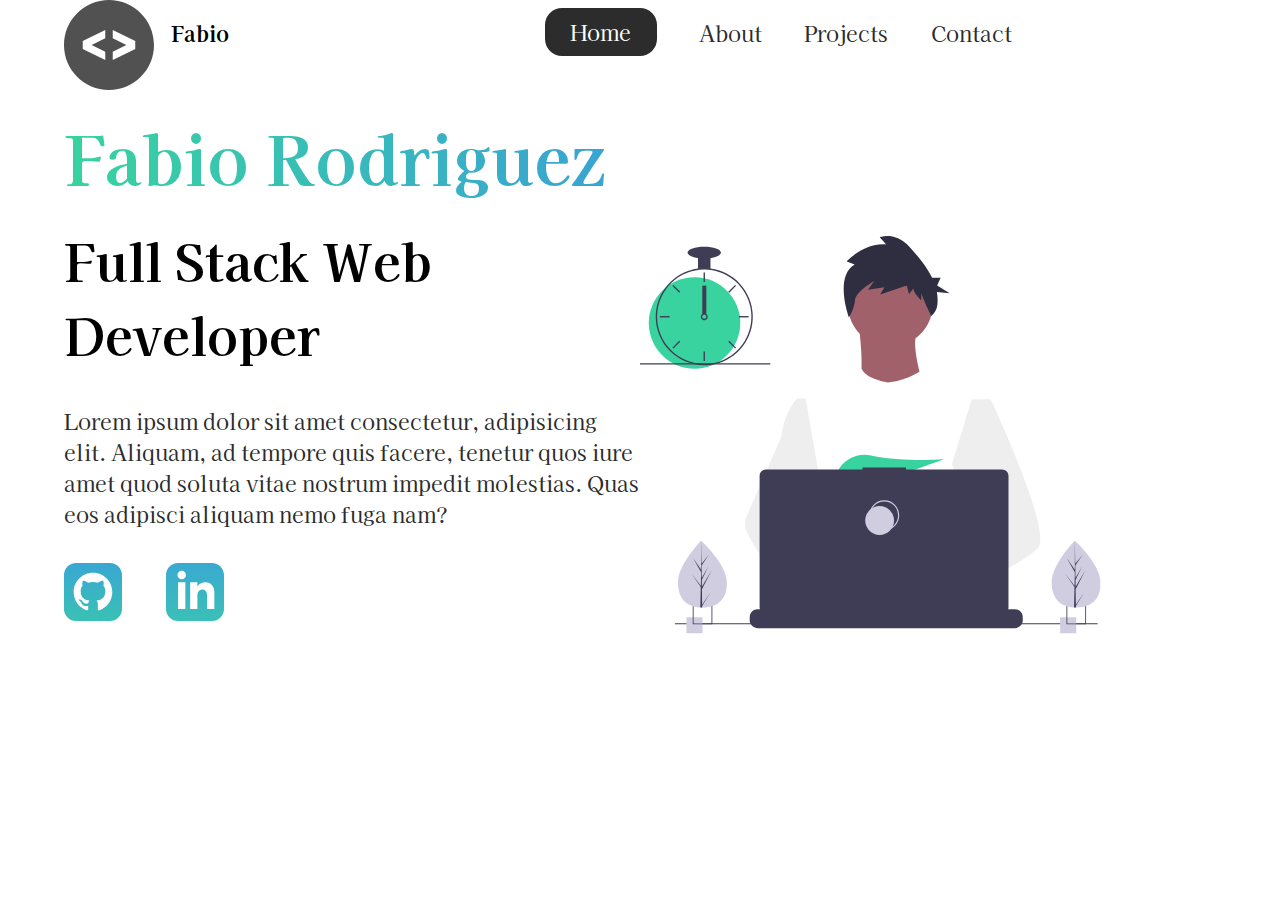
==== index.html @ f88a5b1b "feat: project section setup" ====
<!DOCTYPE html>
<html lang="en">
  <head>
    <meta charset="UTF-8" />
    <meta http-equiv="X-UA-Compatible" content="IE=edge" />
    <meta name="viewport" content="width=device-width, initial-scale=1.0" />
    <meta
      name="description"
      content="Fabio Rodriguez is a Full Stack Web Developer graduated from Makers Academy https://github.com/frodri13"
    />
    <meta name="robots" content="index,follow" />
    <link rel="icon" href="./icons/code.svg" />
    <link
      href="https://fonts.googleapis.com/css2?family=Kaisei+HarunoUmi:wght@400;500&display=swap"
      rel="stylesheet"
    />
    <link rel="stylesheet" href="./styles/styles.css" />
    <title>Fabio Rodriguez | Full Stack Web Developer</title>
  </head>
  <body>
    <header class="main-head">
      <nav>
        <div class="logo">
          <img src="./icons/code.svg" alt="logo" />
          <h1>Fabio</h1>
        </div>
        <ul>
          <li><a class="active" href="../index.html">Home</a></li>
          <li><a href="./about">About</a></li>
          <li><a href="./projects/">Projects</a></li>
          <li><a href="./contact">Contact</a></li>
        </ul>
      </nav>
    </header>

    <section class="intro">
      <div class="intro-text">
        <h2>Fabio Rodriguez</h2>
        <h3>Full Stack Web Developer <br /></h3>
        <p>
          Lorem ipsum dolor sit amet consectetur, adipisicing elit. Aliquam, ad
          tempore quis facere, tenetur quos iure amet quod soluta vitae nostrum
          impedit molestias. Quas eos adipisci aliquam nemo fuga nam?
        </p>
        <div class="intro-social">
          <a href="https://github.com/frodri13"
            ><img src="./icons/github.svg" alt="github-social"
          /></a>
          <a href="https://www.linkedin.com/in/rodriguezfabio/"
            ><img src="./icons/linked-in.svg" alt="linkedin-social"
          /></a>
        </div>
      </div>
      <div class="intro-images">
        <svg
          width="799"
          height="690"
          viewBox="0 0 799 690"
          fill="none"
          xmlns="http://www.w3.org/2000/svg"
        >
          <g id="undraw_dev_productivity_umsq (1) 1" clip-path="url(#clip0)">
            <path
              id="Vector"
              d="M516.92 624.636C516.92 624.636 512.16 626.266 504.42 628.576C487.31 633.706 455.65 642.216 428.82 643.916C405.72 645.396 386.2 641.836 382.63 626.766C381.1 620.286 383.27 614.956 388 610.576C402.12 597.486 439 592.796 468.25 591.186C476.51 590.736 484.15 590.526 490.51 590.446C501.31 590.306 508.39 590.526 508.39 590.526L508.56 591.186L516.92 624.636Z"
              fill="#A0616A"
            />
            <path
              id="Vector_2"
              d="M436.99 672.586C418.61 695.346 342.73 647.666 316.19 629.886C310.41 626.016 306.97 623.566 306.97 623.566L331.25 591.186L338.94 580.936C338.94 580.936 345.82 584.586 355.99 590.526C356.36 590.746 356.73 590.966 357.11 591.186C365.88 596.336 376.89 603.066 388 610.576C403.33 620.946 418.83 632.776 428.82 643.916C438.59 654.806 443.08 665.036 436.99 672.586Z"
              fill="#A0616A"
            />
            <g id="me">
              <path
                id="Vector_3"
                d="M434.672 191.952C475.283 191.607 507.926 158.406 507.582 117.795C507.237 77.1832 474.036 44.5403 433.425 44.8847C392.813 45.2291 360.17 78.4303 360.515 119.042C360.859 159.653 394.06 192.296 434.672 191.952Z"
                fill="#A0616A"
              />
              <path
                id="Vector_4"
                d="M379.477 155.65C379.477 155.65 394.216 259.972 373.002 271.875C351.787 283.779 499.929 283.588 499.929 283.588C499.929 283.588 466.124 193.284 480.809 165.449L379.477 155.65Z"
                fill="#A0616A"
              />
              <path
                id="Vector_5"
                d="M608.101 283.199L596.257 339.402L571.214 458.308L570.49 464.815L562.138 540.138L556.582 590.177L552.857 623.79C528.584 636.526 510.988 645.326 510.988 645.326C510.988 645.326 509.404 637.719 506.871 627.99C489.805 633.265 458.218 642.043 431.404 643.97C441.266 654.777 445.842 664.969 439.817 672.57C421.63 695.485 345.349 648.45 318.659 630.896C318.077 635.158 317.879 639.464 318.068 643.762L297.626 628.314L299.331 592.359L302.206 531.522L305.819 455.229C304.448 451.975 303.294 448.634 302.364 445.228C295.956 423.161 288.032 379.057 281.928 342.067C277.016 312.298 273.302 287.138 272.517 281.785C272.411 281.086 272.358 280.726 272.358 280.726L384.363 230.094C392.509 248.556 429.865 253.809 429.865 253.809C460.756 251.417 484.847 234.913 484.847 234.913L608.101 283.199Z"
                fill="white"
              />
              <path
                id="Vector_6"
                d="M372.285 49.3811L358.49 43.9934C358.49 43.9934 386.969 12.1 426.99 14.513L415.635 2.22366C415.635 2.22366 443.04 -9.01799 468.283 19.6674C481.553 34.7467 496.908 52.4737 506.557 72.5077L521.281 72.3829L515.251 85.9663L536.874 99.3152L514.777 97.0719C516.155 104.471 516.421 112.034 515.566 119.511C514.683 126.991 510.928 133.835 505.094 138.598V138.598C505.094 138.598 487.743 103.449 487.696 97.9443L487.813 111.705C487.813 111.705 473.959 99.4371 473.889 91.1807L466.471 100.877L462.593 85.7717L416.475 101.301L423.87 88.8526L395.157 93.2246L406.278 77.9923C406.278 77.9923 373.932 96.1568 372.811 111.304C371.689 126.452 362.299 140.875 362.299 140.875C362.299 140.875 336.213 70.3294 372.285 49.3811Z"
                fill="#2F2E41"
              />
              <path
                id="Vector_7"
                d="M690.215 540.422C682.794 548.605 664.338 560.992 641.951 574.422C633.623 579.413 624.757 584.559 615.71 589.676C594.122 601.889 571.514 614.001 552.857 623.79C528.584 636.526 510.988 645.326 510.988 645.326C510.988 645.326 509.403 637.719 506.871 627.99C503.48 614.968 498.397 598.141 493.184 590.715C493.002 590.456 492.82 590.218 492.638 589.979C491.121 588.022 489.601 586.885 488.112 586.897L562.138 540.138L594.127 519.926L570.489 464.814L540.842 395.683L557.908 339.727L575.062 283.479L608.101 283.199C608.101 283.199 619.243 306.985 633.514 340.166C635.647 345.128 637.851 350.299 640.096 355.64C669.469 425.394 706.176 522.836 690.215 540.422Z"
                fill="#EEEEEE"
              />
              <path
                id="Vector_8"
                d="M358.123 591.2C355.41 591.212 352.702 591.456 350.029 591.928C327.074 596.073 320.47 616.94 318.659 630.896C318.077 635.158 317.879 639.464 318.068 643.761L297.626 628.314L290.178 622.687C272.316 616.628 256.353 605.733 242.483 592.84C230.449 581.456 219.634 568.849 210.213 555.223C200.831 541.793 192.448 527.692 185.134 513.034C183.094 508.943 181.977 504.454 181.864 499.884C181.751 495.314 182.644 490.775 184.48 486.588L209.154 430.327L245.218 348.098C245.471 346.146 245.752 344.237 246.059 342.371C252.995 300.511 272.367 281.786 272.367 281.786L287.286 281.659L297.778 341.932L310.813 416.815L302.364 445.227L282.839 510.845L302.205 531.522L358.123 591.2Z"
                fill="#EEEEEE"
              />
            </g>
            <path
              id="Vector_9"
              d="M372.877 415.806L385.631 430.686C390.37 429.783 395.319 428.721 400.416 427.529L396.752 415.806L405.71 426.256C459.707 412.975 526.637 387.155 526.637 387.155C526.637 387.155 454.379 392.453 400.428 380.666C376.558 375.451 351.998 387.284 342.202 409.668C336.508 422.679 337.403 433.951 357.596 433.951C364.419 433.835 371.223 433.195 377.949 432.037L372.877 415.806Z"
              fill="#38D39F"
            />
            <path
              id="Vector_10"
              d="M663.65 660.386V666.456C663.654 668.122 663.345 669.774 662.74 671.326C662.472 672.018 662.147 672.687 661.77 673.326C660.578 675.326 658.887 676.983 656.862 678.133C654.838 679.283 652.549 679.887 650.22 679.886H203.67C201.342 679.887 199.053 679.283 197.028 678.133C195.003 676.983 193.312 675.326 192.12 673.326C191.743 672.687 191.419 672.018 191.15 671.326C190.546 669.774 190.237 668.122 190.24 666.456V660.386C190.24 658.622 190.587 656.876 191.262 655.246C191.936 653.616 192.926 652.136 194.173 650.888C195.42 649.641 196.901 648.652 198.53 647.977C200.16 647.302 201.906 646.955 203.67 646.956H229.41V644.126C229.41 644.052 229.425 643.979 229.453 643.911C229.481 643.843 229.522 643.782 229.574 643.73C229.626 643.678 229.688 643.636 229.756 643.608C229.824 643.58 229.897 643.566 229.97 643.566H243.4C243.474 643.566 243.547 643.58 243.615 643.608C243.683 643.636 243.745 643.678 243.797 643.73C243.849 643.782 243.89 643.843 243.918 643.911C243.946 643.979 243.96 644.052 243.96 644.126V646.956H252.35V644.126C252.35 644.052 252.365 643.979 252.393 643.911C252.421 643.843 252.462 643.782 252.514 643.73C252.566 643.678 252.628 643.636 252.696 643.608C252.764 643.58 252.837 643.566 252.91 643.566H266.34C266.414 643.566 266.487 643.58 266.555 643.608C266.623 643.636 266.684 643.678 266.736 643.73C266.789 643.782 266.83 643.843 266.858 643.911C266.886 643.979 266.9 644.052 266.9 644.126V646.956H275.3V644.126C275.3 644.052 275.315 643.979 275.343 643.911C275.371 643.843 275.412 643.782 275.464 643.73C275.516 643.678 275.578 643.636 275.646 643.608C275.714 643.58 275.787 643.566 275.86 643.566H289.29C289.364 643.566 289.437 643.58 289.505 643.608C289.573 643.636 289.634 643.678 289.686 643.73C289.739 643.782 289.78 643.843 289.808 643.911C289.836 643.979 289.85 644.052 289.85 644.126V646.956H298.24V644.126C298.24 644.052 298.255 643.979 298.283 643.911C298.311 643.843 298.352 643.782 298.404 643.73C298.456 643.678 298.518 643.636 298.586 643.608C298.654 643.58 298.727 643.566 298.8 643.566H312.23C312.304 643.566 312.377 643.58 312.445 643.608C312.513 643.636 312.574 643.678 312.626 643.73C312.678 643.782 312.72 643.843 312.748 643.911C312.776 643.979 312.79 644.052 312.79 644.126V646.956H321.18V644.126C321.18 644.052 321.194 643.979 321.223 643.911C321.251 643.843 321.292 643.782 321.344 643.73C321.396 643.678 321.458 643.636 321.526 643.608C321.594 643.58 321.667 643.566 321.74 643.566H335.17C335.244 643.566 335.317 643.58 335.385 643.608C335.453 643.636 335.514 643.678 335.566 643.73C335.618 643.782 335.66 643.843 335.688 643.911C335.716 643.979 335.73 644.052 335.73 644.126V646.956H344.13V644.126C344.13 644.052 344.145 643.979 344.173 643.911C344.201 643.843 344.242 643.782 344.294 643.73C344.346 643.678 344.408 643.636 344.476 643.608C344.544 643.58 344.617 643.566 344.69 643.566H358.12C358.194 643.566 358.267 643.58 358.335 643.608C358.403 643.636 358.464 643.678 358.516 643.73C358.569 643.782 358.61 643.843 358.638 643.911C358.666 643.979 358.68 644.052 358.68 644.126V646.956H367.07V644.126C367.07 644.052 367.085 643.979 367.113 643.911C367.141 643.843 367.182 643.782 367.234 643.73C367.286 643.678 367.348 643.636 367.416 643.608C367.484 643.58 367.557 643.566 367.63 643.566H472.83C472.904 643.566 472.977 643.58 473.045 643.608C473.113 643.636 473.174 643.678 473.227 643.73C473.279 643.782 473.32 643.843 473.348 643.911C473.376 643.979 473.39 644.052 473.39 644.126V646.956H481.79V644.126C481.79 644.052 481.804 643.979 481.833 643.911C481.861 643.843 481.902 643.782 481.954 643.73C482.006 643.678 482.068 643.636 482.136 643.608C482.204 643.58 482.277 643.566 482.35 643.566H495.78C495.928 643.567 496.07 643.627 496.175 643.732C496.279 643.836 496.339 643.978 496.34 644.126V646.956H504.73V644.126C504.73 644.052 504.745 643.979 504.773 643.911C504.801 643.843 504.842 643.782 504.894 643.73C504.946 643.678 505.008 643.636 505.076 643.608C505.144 643.58 505.217 643.566 505.29 643.566H518.72C518.794 643.566 518.867 643.58 518.935 643.608C519.003 643.636 519.065 643.678 519.117 643.73C519.169 643.782 519.21 643.843 519.238 643.911C519.266 643.979 519.28 644.052 519.28 644.126V646.956H527.67V644.126C527.67 644.052 527.685 643.979 527.713 643.911C527.741 643.843 527.782 643.782 527.834 643.73C527.886 643.678 527.948 643.636 528.016 643.608C528.084 643.58 528.157 643.566 528.23 643.566H541.66C541.734 643.566 541.807 643.58 541.875 643.608C541.943 643.636 542.005 643.678 542.057 643.73C542.109 643.782 542.15 643.843 542.178 643.911C542.206 643.979 542.22 644.052 542.22 644.126V646.956H550.62V644.126C550.62 644.052 550.635 643.979 550.663 643.911C550.691 643.843 550.732 643.782 550.784 643.73C550.836 643.678 550.898 643.636 550.966 643.608C551.034 643.58 551.107 643.566 551.18 643.566H564.61C564.757 643.568 564.898 643.628 565.001 643.733C565.104 643.837 565.161 643.979 565.16 644.126V646.956H573.56V644.126C573.56 644.052 573.575 643.979 573.603 643.911C573.631 643.843 573.672 643.782 573.724 643.73C573.776 643.678 573.838 643.636 573.906 643.608C573.974 643.58 574.047 643.566 574.12 643.566H587.55C587.624 643.566 587.697 643.58 587.765 643.608C587.833 643.636 587.895 643.678 587.947 643.73C587.999 643.782 588.04 643.843 588.068 643.911C588.096 643.979 588.11 644.052 588.11 644.126V646.956H596.5V644.126C596.5 644.052 596.515 643.979 596.543 643.911C596.571 643.843 596.612 643.782 596.664 643.73C596.716 643.678 596.778 643.636 596.846 643.608C596.914 643.58 596.987 643.566 597.06 643.566H610.49C610.564 643.566 610.637 643.58 610.705 643.608C610.773 643.636 610.835 643.678 610.887 643.73C610.939 643.782 610.98 643.843 611.008 643.911C611.036 643.979 611.05 644.052 611.05 644.126V646.956H650.22C651.984 646.955 653.731 647.302 655.36 647.977C656.99 648.652 658.471 649.641 659.718 650.888C660.965 652.136 661.954 653.616 662.629 655.246C663.304 656.876 663.651 658.622 663.65 660.386Z"
              fill="#3F3D56"
            />
            <path
              id="Vector_11"
              d="M793.5 671.326H60.5V673.326H793.5V671.326Z"
              fill="#3F3D56"
            />
            <path
              id="Vector_12"
              d="M627.694 404.757H461.251V401.326H385.78V404.757H218.651C215.665 404.757 212.801 405.943 210.69 408.054C208.578 410.166 207.392 413.029 207.392 416.015V643.927C207.392 646.913 208.578 649.776 210.69 651.888C212.801 653.999 215.665 655.185 218.651 655.185H627.694C630.68 655.185 633.544 653.999 635.655 651.888C637.767 649.776 638.953 646.913 638.953 643.927V416.015C638.953 414.537 638.662 413.073 638.096 411.707C637.53 410.341 636.701 409.1 635.655 408.054C634.61 407.009 633.369 406.18 632.003 405.614C630.637 405.048 629.173 404.757 627.694 404.757Z"
              fill="#3F3D56"
            />
            <path
              id="Vector_13"
              d="M423.5 509.326C437.307 509.326 448.5 498.133 448.5 484.326C448.5 470.519 437.307 459.326 423.5 459.326C409.693 459.326 398.5 470.519 398.5 484.326C398.5 498.133 409.693 509.326 423.5 509.326Z"
              stroke="#D0CDE1"
              stroke-width="2"
              stroke-miterlimit="10"
            />
            <path
              id="Vector_14"
              d="M415.5 518.326C429.307 518.326 440.5 507.133 440.5 493.326C440.5 479.519 429.307 468.326 415.5 468.326C401.693 468.326 390.5 479.519 390.5 493.326C390.5 507.133 401.693 518.326 415.5 518.326Z"
              fill="#D0CDE1"
            />
            <path
              id="Vector_15"
              d="M108.446 661.223H80.4463V689.223H108.446V661.223Z"
              fill="#D0CDE1"
            />
            <path
              id="Vector_16"
              d="M91.4502 639.223V673.223H125.45V639.223H91.4502ZM123.97 671.743H92.9202V640.703H123.97V671.743Z"
              fill="#3F3D56"
            />
            <path
              id="Vector_17"
              d="M756.446 661.223H728.446V689.223H756.446V661.223Z"
              fill="#D0CDE1"
            />
            <path
              id="Vector_18"
              d="M739.45 639.223V673.223H773.45V639.223H739.45ZM771.97 671.743H740.92V640.703H771.97V671.743Z"
              fill="#3F3D56"
            />
            <path
              id="Vector_19"
              d="M94.5802 230.113C138.399 230.113 173.921 194.592 173.921 150.773C173.921 106.955 138.399 71.4326 94.5802 71.4326C50.7617 71.4326 15.2397 106.955 15.2397 150.773C15.2397 194.592 50.7617 230.113 94.5802 230.113Z"
              fill="#38D39F"
            />
            <path
              id="Vector_20"
              d="M122.229 56.4899C115.045 55.5763 107.774 55.5763 100.59 56.4899C84.586 58.5913 69.5203 65.2398 57.181 75.6465C44.8417 86.0532 35.7467 99.7813 30.9754 115.202C28.8053 122.229 27.5764 129.514 27.3208 136.864C27.2848 137.886 27.2607 138.92 27.2607 139.954C27.283 162.264 36.1559 183.655 51.932 199.431C67.7082 215.207 89.0989 224.08 111.41 224.103C113.201 224.103 114.992 224.042 116.759 223.934C120.907 223.674 125.03 223.103 129.093 222.227C148.495 218.055 165.798 207.161 177.947 191.468C190.095 175.776 196.308 156.295 195.487 136.467C194.665 116.638 186.863 97.738 173.459 83.1039C160.054 68.4698 141.909 59.0435 122.229 56.4899H122.229ZM137.748 217.347H137.736C130.959 219.659 123.905 221.062 116.759 221.518C114.992 221.638 113.201 221.698 111.41 221.698C89.7377 221.672 68.961 213.051 53.6367 197.727C38.3123 182.402 29.6914 161.626 29.6649 139.954C29.6649 138.92 29.689 137.886 29.725 136.864C30.5514 115.744 39.5156 95.7617 54.7411 81.1008C69.9666 66.44 90.273 58.237 111.41 58.2089C130.776 58.21 149.513 65.0865 164.283 77.6131C179.052 90.1398 188.895 107.503 192.057 126.61C195.219 145.716 191.496 165.325 181.55 181.942C171.604 198.559 156.081 211.106 137.748 217.347H137.748Z"
              fill="#3F3D56"
            />
            <path
              id="Vector_21"
              d="M112.612 63.0176H110.208V79.8474H112.612V63.0176Z"
              fill="#3F3D56"
            />
            <path
              id="Vector_22"
              d="M57.8578 84.7018L56.1577 86.4019L68.0582 98.3023L69.7582 96.6022L57.8578 84.7018Z"
              fill="#3F3D56"
            />
            <path
              id="Vector_23"
              d="M34.4736 138.751V141.156H51.3034V138.751H34.4736Z"
              fill="#3F3D56"
            />
            <path
              id="Vector_24"
              d="M56.1578 193.506L57.8579 195.206L69.7584 183.306L68.0583 181.606L56.1578 193.506Z"
              fill="#3F3D56"
            />
            <path
              id="Vector_25"
              d="M153.062 96.6022L154.762 98.3022L166.662 86.4018L164.962 84.7017L153.062 96.6022Z"
              fill="#3F3D56"
            />
            <path
              id="Vector_26"
              d="M171.516 138.751V141.156H188.346V138.751H171.516Z"
              fill="#3F3D56"
            />
            <path
              id="Vector_27"
              d="M154.762 181.605L153.062 183.305L164.962 195.206L166.662 193.506L154.762 181.605Z"
              fill="#3F3D56"
            />
            <path
              id="Vector_28"
              d="M112.612 200.06H110.208V216.89H112.612V200.06Z"
              fill="#3F3D56"
            />
            <path
              id="Vector_29"
              d="M115.016 135.145C113.976 134.365 112.711 133.943 111.41 133.943C110.11 133.943 108.844 134.365 107.804 135.145C107.091 135.686 106.505 136.375 106.085 137.165C105.552 138.181 105.322 139.329 105.421 140.473C105.52 141.616 105.944 142.707 106.644 143.617C107.343 144.527 108.288 145.218 109.368 145.608C110.447 145.997 111.616 146.07 112.735 145.817C113.855 145.564 114.878 144.996 115.685 144.179C116.492 143.363 117.048 142.333 117.288 141.21C117.528 140.088 117.441 138.92 117.039 137.846C116.636 136.771 115.935 135.834 115.017 135.145H115.016ZM111.41 143.56C110.454 143.557 109.539 143.176 108.863 142.501C108.187 141.825 107.807 140.909 107.804 139.954C107.808 139.224 108.03 138.513 108.441 137.91C108.793 137.4 109.271 136.989 109.828 136.718C110.386 136.446 111.004 136.323 111.623 136.361C112.241 136.398 112.84 136.594 113.361 136.931C113.881 137.267 114.307 137.732 114.595 138.281C114.883 138.83 115.025 139.444 115.007 140.063C114.989 140.683 114.811 141.287 114.491 141.818C114.17 142.349 113.719 142.788 113.179 143.093C112.639 143.398 112.03 143.559 111.41 143.56V143.56Z"
              fill="#3F3D56"
            />
            <path
              id="Vector_30"
              d="M122.229 35.3687H100.591V57.007H122.229V35.3687Z"
              fill="#3F3D56"
            />
            <path
              id="Vector_31"
              d="M111.41 38.9748C127.344 38.9748 140.261 34.4 140.261 28.7567C140.261 23.1134 127.344 18.5386 111.41 18.5386C95.4757 18.5386 82.5586 23.1134 82.5586 28.7567C82.5586 34.4 95.4757 38.9748 111.41 38.9748Z"
              fill="#3F3D56"
            />
            <path id="clock-arrow" d="M115 86H108V135H115V86Z" fill="#3F3D56" />
            <path
              id="Vector_32"
              d="M226 220.44H0V222.844H226V220.44Z"
              fill="#3F3D56"
            />
            <g id="plant-left">
              <path
                id="Vector_33"
                d="M150.594 599.754C151.527 631.704 132.858 643.413 109.43 644.097C108.886 644.113 108.344 644.123 107.805 644.126C106.719 644.135 105.643 644.117 104.577 644.072C83.3891 643.193 66.6172 631.945 65.7495 602.232C64.8515 571.482 103.018 531.529 105.882 528.574L105.887 528.571C105.996 528.458 106.052 528.402 106.052 528.402C106.052 528.402 149.661 567.807 150.594 599.754Z"
                fill="#D0CDE1"
              />
              <path
                id="Vector_34"
                d="M107.744 639.255L122.626 617.124L107.774 641.636L107.805 644.126C106.719 644.135 105.643 644.117 104.577 644.072L105.315 612.06L105.295 611.813L105.322 611.766L105.393 608.741L89.0952 585.078L105.374 606.477L105.432 607.116L105.989 582.93L91.9122 558.397L106.029 578.681L105.882 528.574L105.882 528.407L105.887 528.571L106.821 568.062L119.651 552.021L106.863 571.464L107.143 593.098L118.949 571.984L107.187 596.279L107.343 608.308L124.512 578.897L107.395 612.505L107.744 639.255Z"
                fill="#3F3D56"
              />
            </g>
            <g id="plant-right">
              <path
                id="Vector_35"
                d="M798.594 599.754C799.527 631.704 780.858 643.413 757.43 644.097C756.886 644.113 756.344 644.123 755.805 644.126C754.719 644.135 753.643 644.117 752.577 644.072C731.389 643.193 714.617 631.945 713.749 602.232C712.851 571.482 751.018 531.529 753.882 528.574L753.887 528.571C753.996 528.458 754.052 528.402 754.052 528.402C754.052 528.402 797.661 567.807 798.594 599.754Z"
                fill="#D0CDE1"
              />
              <path
                id="Vector_36"
                d="M755.744 639.255L770.626 617.124L755.774 641.636L755.805 644.126C754.719 644.135 753.643 644.117 752.577 644.072L753.315 612.06L753.295 611.813L753.323 611.766L753.393 608.741L737.095 585.078L753.374 606.477L753.432 607.116L753.989 582.93L739.912 558.397L754.029 578.681L753.882 528.574L753.882 528.407L753.887 528.571L754.821 568.062L767.651 552.021L754.864 571.464L755.143 593.098L766.949 571.984L755.187 596.279L755.343 608.308L772.512 578.897L755.395 612.505L755.744 639.255Z"
                fill="#3F3D56"
              />
            </g>
          </g>
          <defs>
            <clipPath id="clip0">
              <rect width="798.627" height="689.223" fill="white" />
            </clipPath>
          </defs>
        </svg>
        <img class="splash" src="./img/splash.svg" alt="" />
      </div>
    </section>
  </body>
</html>
---- styles/styles.css ----
/* Global Styles */
* {
  margin: 0;
  padding: 0;
  -webkit-box-sizing: border-box;
          box-sizing: border-box;
}

html {
  font-size: 62.5%;
}

body {
  font-family: "Kaisei HarunoUmi", serif;
}

h1 {
  font-size: 2.5rem;
}

li,
button,
a,
label,
input,
p {
  font-size: 2.5rem;
}

h2 {
  font-size: 4rem;
}

h3 {
  font-size: 2.5rem;
}

h4,
h5 {
  font-size: 2rem;
}

ul {
  list-style: none;
}

a {
  color: #2c2c2c;
  text-decoration: none;
}

.main-head {
  width: 95%;
  margin: 0 0 0 auto;
}

nav {
  display: -webkit-box;
  display: -ms-flexbox;
  display: flex;
  juestify-content: space-between;
  -webkit-box-orient: horizontal;
  -webkit-box-direction: normal;
      -ms-flex-direction: row;
          flex-direction: row;
  min-height: 10vh;
  width: 60%;
  -ms-flex-wrap: wrap;
      flex-wrap: wrap;
}

nav .logo {
  display: -webkit-box;
  display: -ms-flexbox;
  display: flex;
  juestify-content: flext-start;
  -webkit-box-orient: horizontal;
  -webkit-box-direction: normal;
      -ms-flex-direction: row;
          flex-direction: row;
  -webkit-box-flex: 1;
      -ms-flex: 1 1 10rem;
          flex: 1 1 10rem;
}

nav .logo h1 {
  margin: 2rem;
}

nav ul {
  display: -webkit-box;
  display: -ms-flexbox;
  display: flex;
  juestify-content: space-between;
  -webkit-box-orient: horizontal;
  -webkit-box-direction: normal;
      -ms-flex-direction: row;
          flex-direction: row;
  -webkit-box-flex: 1;
      -ms-flex: 1 1 40rem;
          flex: 1 1 40rem;
  margin: 2rem;
}

nav ul li {
  margin-right: 5rem;
}

.intro {
  min-height: 90vh;
  width: 90%;
  margin: auto;
  -ms-flex-wrap: wrap;
      flex-wrap: wrap;
  display: -webkit-box;
  display: -ms-flexbox;
  display: flex;
  juestify-content: space-between;
  -webkit-box-orient: horizontal;
  -webkit-box-direction: normal;
      -ms-flex-direction: row;
          flex-direction: row;
}

.intro h2 {
  font-size: 8rem;
  padding-top: 2rem;
  background: -webkit-gradient(linear, left top, right top, from(#38d39f), to(#38a4d3));
  background: linear-gradient(left, #38d39f, #38a4d3);
  -webkit-background-clip: text;
  background-clip: text;
  -webkit-text-fill-color: transparent;
  display: inline-block;
}

.intro h3 {
  font-size: 6rem;
  padding: 2rem 0rem;
}

.intro p {
  color: #2c2c2c;
  padding-top: 2rem;
}

.splash {
  position: absolute;
  top: 0%;
  right: 0%;
  height: 100%;
  z-index: -1;
}

.intro-social {
  margin-top: 4rem;
}

.intro-social a {
  margin-right: 5rem;
}

.active {
  background: #2c2c2c;
  color: white;
  padding: 1rem 3rem;
  border-radius: 2rem;
}

.intro-text,
.intro-images {
  -webkit-box-flex: 1;
      -ms-flex: 1 1 40rem;
          flex: 1 1 40rem;
}

#plant-left {
  -webkit-animation: plant 1.5s ease infinite alternate;
          animation: plant 1.5s ease infinite alternate;
}

#plant-right {
  -webkit-animation: plant 1.5s ease infinite alternate 0.5s;
          animation: plant 1.5s ease infinite alternate 0.5s;
}

#me {
  -webkit-animation: me 1s ease infinite alternate;
          animation: me 1s ease infinite alternate;
  -webkit-transform-origin: bottom;
          transform-origin: bottom;
}

#clock-arrow {
  -webkit-animation: clock 1.5s infinite linear;
          animation: clock 1.5s infinite linear;
  transform-box: fill-box;
  -webkit-transform-origin: bottom;
          transform-origin: bottom;
}

@-webkit-keyframes me {
  from {
    -webkit-transform: rotateZ(-5deg);
            transform: rotateZ(-5deg);
  }
  to {
    -webkit-transform: rotateZ(5deg);
            transform: rotateZ(5deg);
  }
}

@keyframes me {
  from {
    -webkit-transform: rotateZ(-5deg);
            transform: rotateZ(-5deg);
  }
  to {
    -webkit-transform: rotateZ(5deg);
            transform: rotateZ(5deg);
  }
}

@-webkit-keyframes plant {
  from {
    -webkit-transform: translateY(0%);
            transform: translateY(0%);
  }
  to {
    -webkit-transform: translateY(-30%);
            transform: translateY(-30%);
  }
}

@keyframes plant {
  from {
    -webkit-transform: translateY(0%);
            transform: translateY(0%);
  }
  to {
    -webkit-transform: translateY(-30%);
            transform: translateY(-30%);
  }
}

@-webkit-keyframes clock {
  from {
    -webkit-transform: rotateZ(0deg);
            transform: rotateZ(0deg);
  }
  to {
    -webkit-transform: rotateZ(360deg);
            transform: rotateZ(360deg);
  }
}

@keyframes clock {
  from {
    -webkit-transform: rotateZ(0deg);
            transform: rotateZ(0deg);
  }
  to {
    -webkit-transform: rotateZ(360deg);
            transform: rotateZ(360deg);
  }
}

.projects {
  width: 90%;
  margin: auto;
  min-height: 90vh;
  display: -webkit-box;
  display: -ms-flexbox;
  display: flex;
  juestify-content: space-between;
  -webkit-box-orient: horizontal;
  -webkit-box-direction: normal;
      -ms-flex-direction: row;
          flex-direction: row;
  text-align: center;
  -ms-flex-wrap: wrap;
      flex-wrap: wrap;
}

.projects h2 {
  margin: 5rem;
}

.pin-my-hike,
.acebook-rails,
.makerBnB,
.todo,
.photo {
  -webkit-box-flex: 1;
      -ms-flex: 1 1 40rem;
          flex: 1 1 40rem;
}

@media screen and (max-width: 1332px) {
  html {
    font-size: 53%;
  }
  .splash {
    display: none;
  }
  svg {
    width: 80%;
  }
  nav {
    width: 100%;
  }
}

@media screen and (max-width: 754px) {
  html {
    font-size: 45%;
  }
  svg {
    height: 60%;
  }
  .main-head {
    width: 100%;
  }
  nav .logo {
    display: -webkit-box;
    display: -ms-flexbox;
    display: flex;
    juestify-content: center;
    -webkit-box-orient: vertical;
    -webkit-box-direction: normal;
        -ms-flex-direction: column;
            flex-direction: column;
    -webkit-box-flex: 1;
        -ms-flex: 1 1 20rem;
            flex: 1 1 20rem;
    margin-top: 2rem;
    height: 2rem;
    -webkit-box-align: center;
        -ms-flex-align: center;
            align-items: center;
  }
  nav ul {
    display: -webkit-box;
    display: -ms-flexbox;
    display: flex;
    juestify-content: center;
    -webkit-box-orient: horizontal;
    -webkit-box-direction: normal;
        -ms-flex-direction: row;
            flex-direction: row;
    -webkit-box-flex: 1;
        -ms-flex: 1 1 60rem;
            flex: 1 1 60rem;
    margin: 12rem 0rem;
    -webkit-box-pack: center;
        -ms-flex-pack: center;
            justify-content: center;
  }
  .intro-text {
    margin: 5rem;
    text-align: center;
  }
  .intro-social {
    display: -webkit-box;
    display: -ms-flexbox;
    display: flex;
    juestify-content: center;
    -webkit-box-orient: horizontal;
    -webkit-box-direction: normal;
        -ms-flex-direction: row;
            flex-direction: row;
  }
  .intro-social a {
    margin: 2rem;
  }
  .intro-images {
    text-align: center;
  }
}
/*# sourceMappingURL=styles.css.map */
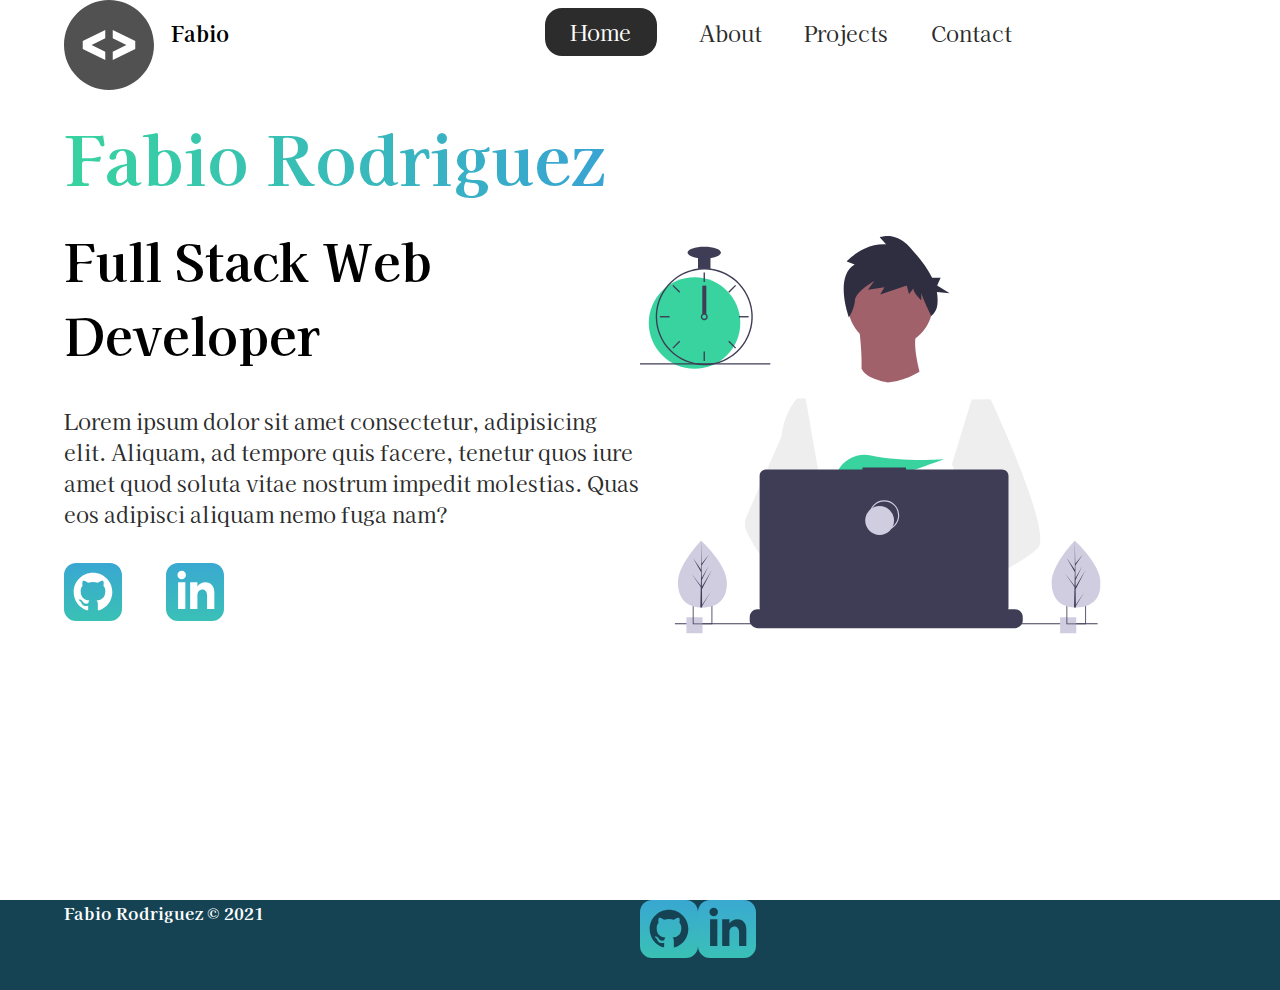
==== commit 4fdb94a1: "feat: imgs added" ====
--- a/index.html
+++ b/index.html
@@ -259,5 +259,20 @@
         <img class="splash" src="./img/splash.svg" alt="" />
       </div>
     </section>
+    <footer>
+      <h4>Fabio Rodriguez &copy; 2021</h4>
+      <ul>
+        <li>
+          <a href="https://github.com/frodri13"
+            ><img src="../icons/github.svg" alt="github page"
+          /></a>
+        </li>
+        <li>
+          <a href="https://www.linkedin.com/in/rodriguezfabio/"
+            ><img src="../icons/linked-in.svg" alt="linkedin page"
+          /></a>
+        </li>
+      </ul>
+    </footer>
   </body>
 </html>
--- a/styles/styles.css
+++ b/styles/styles.css
@@ -290,6 +290,97 @@
 .makerBnB,
 .todo,
 .photo {
+  -webkit-box-flex: 1;
+      -ms-flex: 1 1 40rem;
+          flex: 1 1 40rem;
+}
+
+.form-section {
+  min-height: 80vh;
+  -webkit-box-align: center;
+      -ms-flex-align: center;
+          align-items: center;
+  display: -webkit-box;
+  display: -ms-flexbox;
+  display: flex;
+  juestify-content: center;
+  -webkit-box-orient: horizontal;
+  -webkit-box-direction: normal;
+      -ms-flex-direction: row;
+          flex-direction: row;
+  margin-top: 3rem;
+}
+
+.form-section form {
+  padding: 3rem 10rem;
+  -webkit-box-shadow: 0px 10px 10px rgba(0, 0, 0, 0.2), 0px 20px 40px rgba(0, 0, 0, 0.2);
+          box-shadow: 0px 10px 10px rgba(0, 0, 0, 0.2), 0px 20px 40px rgba(0, 0, 0, 0.2);
+  display: -webkit-box;
+  display: -ms-flexbox;
+  display: flex;
+  juestify-content: center;
+  -webkit-box-orient: vertical;
+  -webkit-box-direction: normal;
+      -ms-flex-direction: column;
+          flex-direction: column;
+  border-radius: 2rem;
+}
+
+.form-section form input,
+.form-section form text-area {
+  margin: 2rem;
+}
+
+.form-section form input:focus,
+.form-section form text-area:focus {
+  outline: 2px solid black;
+}
+
+.form-section form text-area {
+  font-family: "Kaisei HarunoUmi", serif;
+}
+
+.form-section form button {
+  width: 100%;
+  padding: 2rem;
+  background: #154353;
+  color: white;
+}
+
+.form-section form button:focus {
+  background: #33576b;
+}
+
+footer {
+  background: #154353;
+  color: white;
+  min-height: 10vh;
+  padding: 0% 5%;
+  display: -webkit-box;
+  display: -ms-flexbox;
+  display: flex;
+  juestify-content: flex-start;
+  -webkit-box-orient: horizontal;
+  -webkit-box-direction: normal;
+      -ms-flex-direction: row;
+          flex-direction: row;
+}
+
+footer ul {
+  -webkit-box-flex: 1;
+      -ms-flex: 1 1 40rem;
+          flex: 1 1 40rem;
+  display: -webkit-box;
+  display: -ms-flexbox;
+  display: flex;
+  juestify-content: space-around;
+  -webkit-box-orient: horizontal;
+  -webkit-box-direction: normal;
+      -ms-flex-direction: row;
+          flex-direction: row;
+}
+
+footer h4 {
   -webkit-box-flex: 1;
       -ms-flex: 1 1 40rem;
           flex: 1 1 40rem;
@@ -359,6 +450,9 @@
     margin: 5rem;
     text-align: center;
   }
+  .intro-images {
+    text-align: center;
+  }
   .intro-social {
     display: -webkit-box;
     display: -ms-flexbox;
@@ -372,8 +466,20 @@
   .intro-social a {
     margin: 2rem;
   }
-  .intro-images {
-    text-align: center;
+  .pin-my-hike,
+  .acebook-rails,
+  .makerBnB,
+  .todo,
+  .photo {
+    -webkit-box-flex: 1;
+        -ms-flex: 1 1 50rem;
+            flex: 1 1 50rem;
+    width: 100%;
+    height: 100%;
+  }
+  form {
+    padding: 0rem;
+    width: 100%;
   }
 }
 /*# sourceMappingURL=styles.css.map */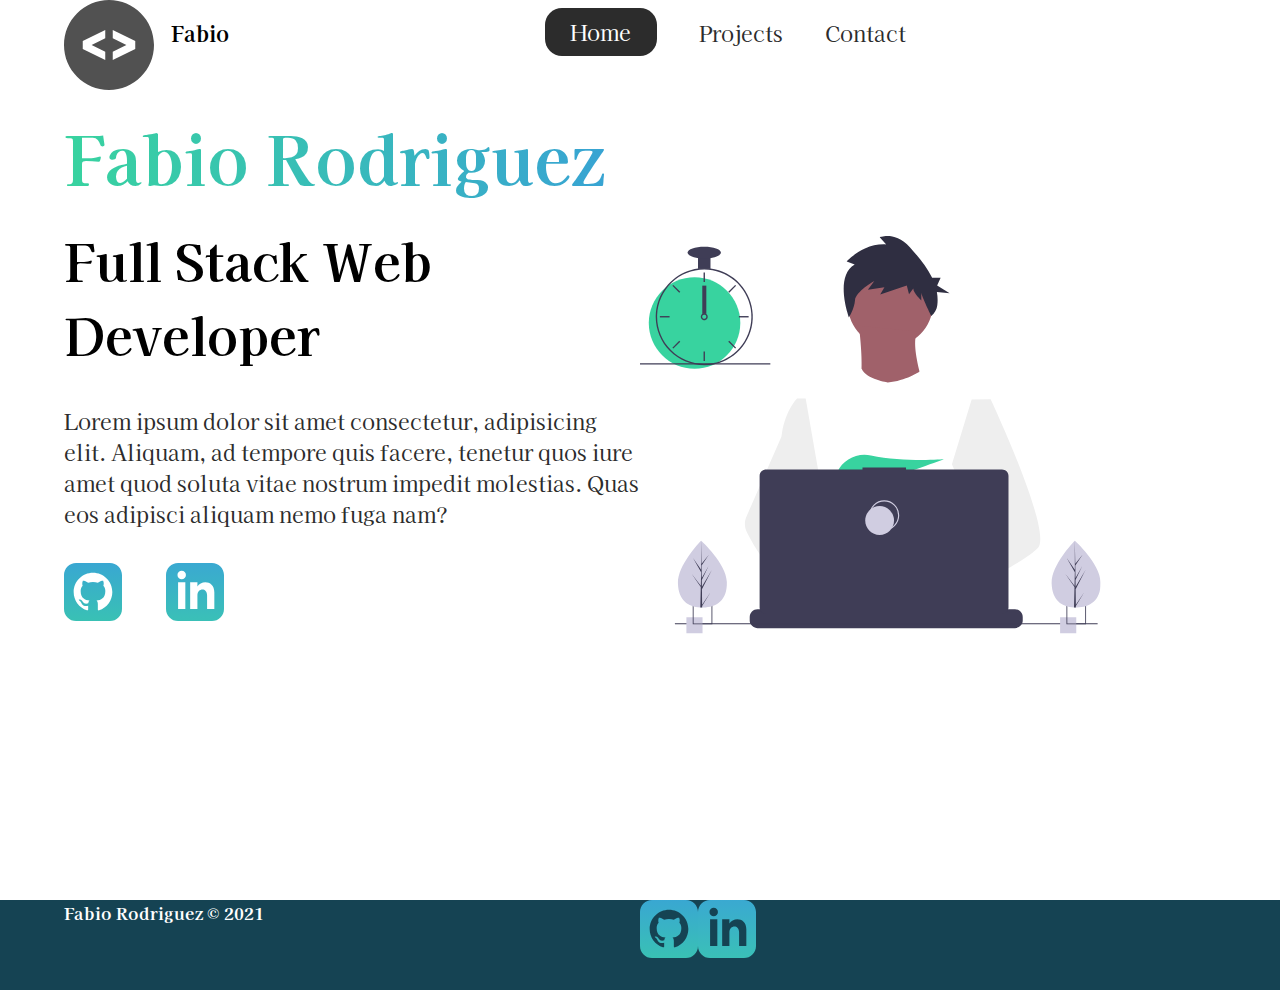
==== commit bd020061: "feat: links opening on new tab" ====
--- a/index.html
+++ b/index.html
@@ -26,7 +26,6 @@
         </div>
         <ul>
           <li><a class="active" href="../index.html">Home</a></li>
-          <li><a href="./about">About</a></li>
           <li><a href="./projects/">Projects</a></li>
           <li><a href="./contact">Contact</a></li>
         </ul>
@@ -263,12 +262,12 @@
       <h4>Fabio Rodriguez &copy; 2021</h4>
       <ul>
         <li>
-          <a href="https://github.com/frodri13"
+          <a href="https://github.com/frodri13" target="_blank"
             ><img src="../icons/github.svg" alt="github page"
           /></a>
         </li>
         <li>
-          <a href="https://www.linkedin.com/in/rodriguezfabio/"
+          <a href="https://www.linkedin.com/in/rodriguezfabio/" target="_blank"
             ><img src="../icons/linked-in.svg" alt="linkedin page"
           /></a>
         </li>
--- a/styles/styles.css
+++ b/styles/styles.css
@@ -293,6 +293,17 @@
   -webkit-box-flex: 1;
       -ms-flex: 1 1 40rem;
           flex: 1 1 40rem;
+}
+
+.pin-my-hike img,
+.acebook-rails img,
+.makerBnB img,
+.todo img,
+.photo img {
+  height: 30rem;
+  width: 50rem;
+  -o-object-fit: contain;
+     object-fit: contain;
 }
 
 .form-section {
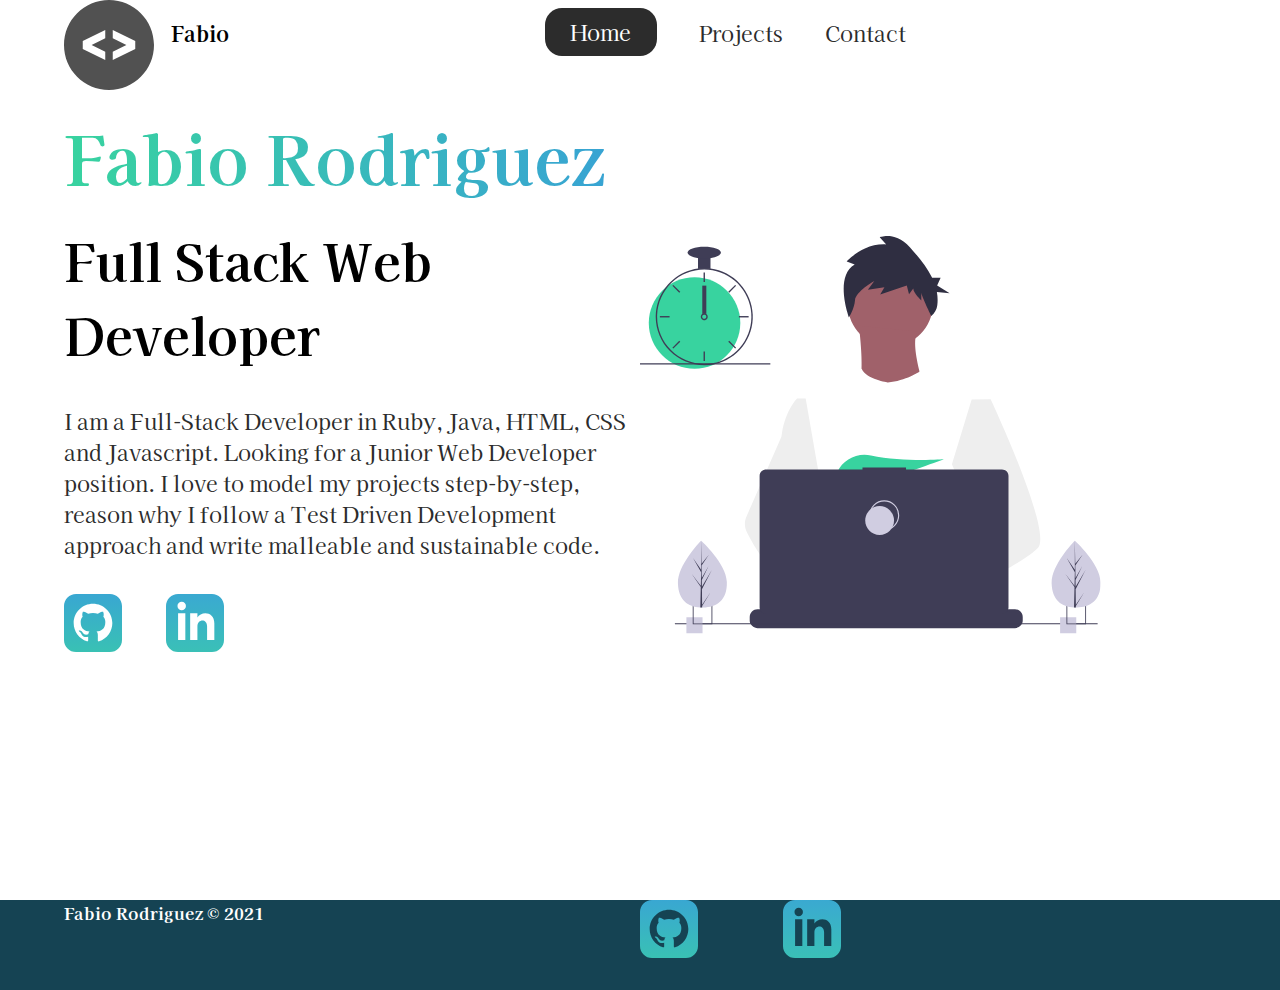
==== commit 8ecf01c6: "feat: description added to main page" ====
--- a/index.html
+++ b/index.html
@@ -37,9 +37,10 @@
         <h2>Fabio Rodriguez</h2>
         <h3>Full Stack Web Developer <br /></h3>
         <p>
-          Lorem ipsum dolor sit amet consectetur, adipisicing elit. Aliquam, ad
-          tempore quis facere, tenetur quos iure amet quod soluta vitae nostrum
-          impedit molestias. Quas eos adipisci aliquam nemo fuga nam?
+          I am a Full-Stack Developer in Ruby, Java, HTML, CSS and Javascript.
+          Looking for a Junior Web Developer position. I love to model my
+          projects step-by-step, reason why I follow a Test Driven Development
+          approach and write malleable and sustainable code.
         </p>
         <div class="intro-social">
           <a href="https://github.com/frodri13"
--- a/styles/styles.css
+++ b/styles/styles.css
@@ -308,6 +308,9 @@
 
 .form-section {
   min-height: 80vh;
+  -webkit-box-pack: center;
+      -ms-flex-pack: center;
+          justify-content: center;
   -webkit-box-align: center;
       -ms-flex-align: center;
           align-items: center;
@@ -395,6 +398,10 @@
   -webkit-box-flex: 1;
       -ms-flex: 1 1 40rem;
           flex: 1 1 40rem;
+}
+
+footer li {
+  margin-right: 10rem;
 }
 
 @media screen and (max-width: 1332px) {
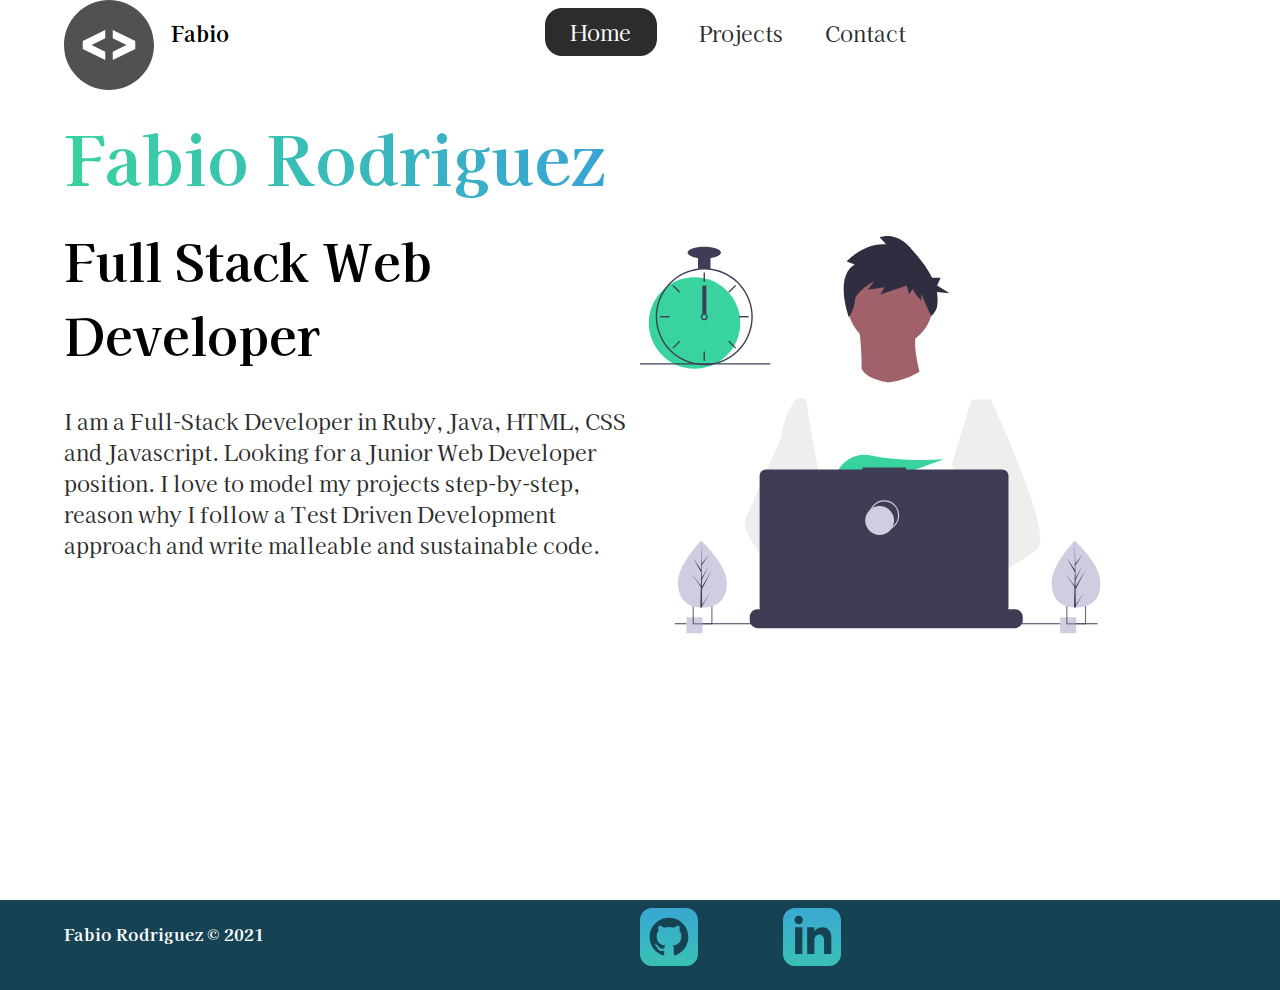
==== commit 24df1084: "style: added margins to footer and text elements" ====
--- a/index.html
+++ b/index.html
@@ -42,14 +42,6 @@
           projects step-by-step, reason why I follow a Test Driven Development
           approach and write malleable and sustainable code.
         </p>
-        <div class="intro-social">
-          <a href="https://github.com/frodri13"
-            ><img src="./icons/github.svg" alt="github-social"
-          /></a>
-          <a href="https://www.linkedin.com/in/rodriguezfabio/"
-            ><img src="./icons/linked-in.svg" alt="linkedin-social"
-          /></a>
-        </div>
       </div>
       <div class="intro-images">
         <svg
--- a/styles/styles.css
+++ b/styles/styles.css
@@ -166,6 +166,10 @@
   border-radius: 2rem;
 }
 
+.intro-text {
+  margin-bottom: 2rem;
+}
+
 .intro-text,
 .intro-images {
   -webkit-box-flex: 1;
@@ -398,9 +402,11 @@
   -webkit-box-flex: 1;
       -ms-flex: 1 1 40rem;
           flex: 1 1 40rem;
+  margin-top: 2.5rem;
 }
 
 footer li {
+  margin-top: 1rem;
   margin-right: 10rem;
 }
 
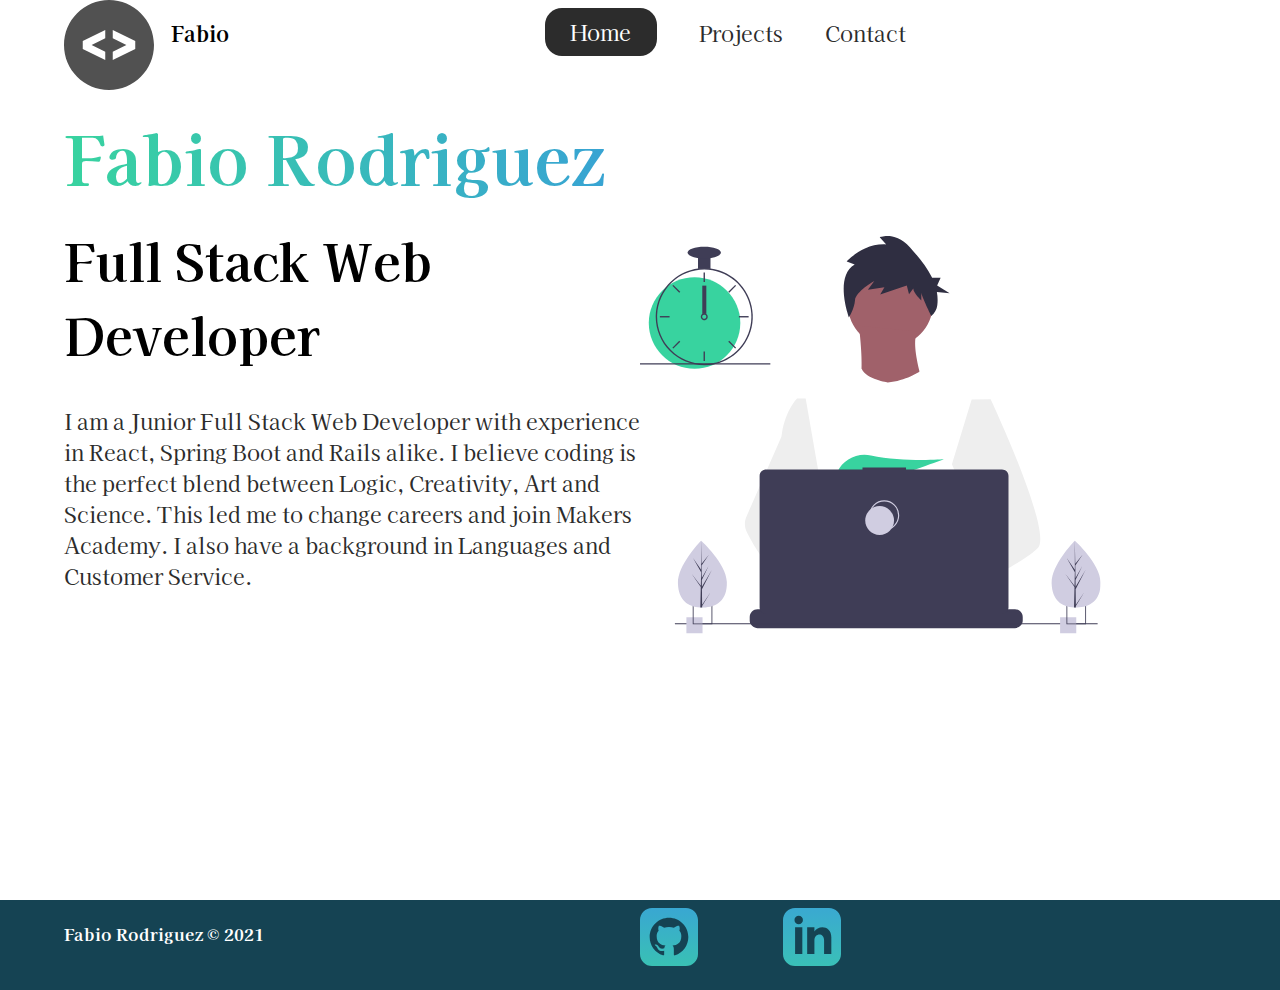
==== commit 77b1cf0e: "feat: content updated" ====
--- a/index.html
+++ b/index.html
@@ -4,6 +4,7 @@
     <meta charset="UTF-8" />
     <meta http-equiv="X-UA-Compatible" content="IE=edge" />
     <meta name="viewport" content="width=device-width, initial-scale=1.0" />
+    <!-- <meta property="og:image" content="./img/portfolio.png" /> -->
     <meta
       name="description"
       content="Fabio Rodriguez is a Full Stack Web Developer graduated from Makers Academy https://github.com/frodri13"
@@ -37,10 +38,11 @@
         <h2>Fabio Rodriguez</h2>
         <h3>Full Stack Web Developer <br /></h3>
         <p>
-          I am a Full-Stack Developer in Ruby, Java, HTML, CSS and Javascript.
-          Looking for a Junior Web Developer position. I love to model my
-          projects step-by-step, reason why I follow a Test Driven Development
-          approach and write malleable and sustainable code.
+          I am a Junior Full Stack Web Developer with experience in React,
+          Spring Boot and Rails alike. I believe coding is the perfect blend
+          between Logic, Creativity, Art and Science. This led me to change
+          careers and join Makers Academy. I also have a background in Languages
+          and Customer Service.
         </p>
       </div>
       <div class="intro-images">
--- a/styles/styles.css
+++ b/styles/styles.css
@@ -3,7 +3,7 @@
   margin: 0;
   padding: 0;
   -webkit-box-sizing: border-box;
-          box-sizing: border-box;
+  box-sizing: border-box;
 }
 
 html {
@@ -61,26 +61,26 @@
   juestify-content: space-between;
   -webkit-box-orient: horizontal;
   -webkit-box-direction: normal;
-      -ms-flex-direction: row;
-          flex-direction: row;
+  -ms-flex-direction: row;
+  flex-direction: row;
   min-height: 10vh;
   width: 60%;
   -ms-flex-wrap: wrap;
-      flex-wrap: wrap;
+  flex-wrap: wrap;
 }
 
 nav .logo {
   display: -webkit-box;
   display: -ms-flexbox;
   display: flex;
-  juestify-content: flext-start;
-  -webkit-box-orient: horizontal;
-  -webkit-box-direction: normal;
-      -ms-flex-direction: row;
-          flex-direction: row;
+  justify-content: flext-start;
+  -webkit-box-orient: horizontal;
+  -webkit-box-direction: normal;
+  -ms-flex-direction: row;
+  flex-direction: row;
   -webkit-box-flex: 1;
-      -ms-flex: 1 1 10rem;
-          flex: 1 1 10rem;
+  -ms-flex: 1 1 10rem;
+  flex: 1 1 10rem;
 }
 
 nav .logo h1 {
@@ -94,11 +94,11 @@
   juestify-content: space-between;
   -webkit-box-orient: horizontal;
   -webkit-box-direction: normal;
-      -ms-flex-direction: row;
-          flex-direction: row;
+  -ms-flex-direction: row;
+  flex-direction: row;
   -webkit-box-flex: 1;
-      -ms-flex: 1 1 40rem;
-          flex: 1 1 40rem;
+  -ms-flex: 1 1 40rem;
+  flex: 1 1 40rem;
   margin: 2rem;
 }
 
@@ -111,21 +111,27 @@
   width: 90%;
   margin: auto;
   -ms-flex-wrap: wrap;
-      flex-wrap: wrap;
+  flex-wrap: wrap;
   display: -webkit-box;
   display: -ms-flexbox;
   display: flex;
   juestify-content: space-between;
   -webkit-box-orient: horizontal;
   -webkit-box-direction: normal;
-      -ms-flex-direction: row;
-          flex-direction: row;
+  -ms-flex-direction: row;
+  flex-direction: row;
 }
 
 .intro h2 {
   font-size: 8rem;
   padding-top: 2rem;
-  background: -webkit-gradient(linear, left top, right top, from(#38d39f), to(#38a4d3));
+  background: -webkit-gradient(
+    linear,
+    left top,
+    right top,
+    from(#38d39f),
+    to(#38a4d3)
+  );
   background: linear-gradient(left, #38d39f, #38a4d3);
   -webkit-background-clip: text;
   background-clip: text;
@@ -173,98 +179,98 @@
 .intro-text,
 .intro-images {
   -webkit-box-flex: 1;
-      -ms-flex: 1 1 40rem;
-          flex: 1 1 40rem;
+  -ms-flex: 1 1 40rem;
+  flex: 1 1 40rem;
 }
 
 #plant-left {
   -webkit-animation: plant 1.5s ease infinite alternate;
-          animation: plant 1.5s ease infinite alternate;
+  animation: plant 1.5s ease infinite alternate;
 }
 
 #plant-right {
   -webkit-animation: plant 1.5s ease infinite alternate 0.5s;
-          animation: plant 1.5s ease infinite alternate 0.5s;
+  animation: plant 1.5s ease infinite alternate 0.5s;
 }
 
 #me {
   -webkit-animation: me 1s ease infinite alternate;
-          animation: me 1s ease infinite alternate;
+  animation: me 1s ease infinite alternate;
   -webkit-transform-origin: bottom;
-          transform-origin: bottom;
+  transform-origin: bottom;
 }
 
 #clock-arrow {
   -webkit-animation: clock 1.5s infinite linear;
-          animation: clock 1.5s infinite linear;
+  animation: clock 1.5s infinite linear;
   transform-box: fill-box;
   -webkit-transform-origin: bottom;
-          transform-origin: bottom;
+  transform-origin: bottom;
 }
 
 @-webkit-keyframes me {
   from {
     -webkit-transform: rotateZ(-5deg);
-            transform: rotateZ(-5deg);
+    transform: rotateZ(-5deg);
   }
   to {
     -webkit-transform: rotateZ(5deg);
-            transform: rotateZ(5deg);
+    transform: rotateZ(5deg);
   }
 }
 
 @keyframes me {
   from {
     -webkit-transform: rotateZ(-5deg);
-            transform: rotateZ(-5deg);
+    transform: rotateZ(-5deg);
   }
   to {
     -webkit-transform: rotateZ(5deg);
-            transform: rotateZ(5deg);
+    transform: rotateZ(5deg);
   }
 }
 
 @-webkit-keyframes plant {
   from {
     -webkit-transform: translateY(0%);
-            transform: translateY(0%);
+    transform: translateY(0%);
   }
   to {
     -webkit-transform: translateY(-30%);
-            transform: translateY(-30%);
+    transform: translateY(-30%);
   }
 }
 
 @keyframes plant {
   from {
     -webkit-transform: translateY(0%);
-            transform: translateY(0%);
+    transform: translateY(0%);
   }
   to {
     -webkit-transform: translateY(-30%);
-            transform: translateY(-30%);
+    transform: translateY(-30%);
   }
 }
 
 @-webkit-keyframes clock {
   from {
     -webkit-transform: rotateZ(0deg);
-            transform: rotateZ(0deg);
+    transform: rotateZ(0deg);
   }
   to {
     -webkit-transform: rotateZ(360deg);
-            transform: rotateZ(360deg);
+    transform: rotateZ(360deg);
   }
 }
 
 @keyframes clock {
   from {
     -webkit-transform: rotateZ(0deg);
-            transform: rotateZ(0deg);
+    transform: rotateZ(0deg);
   }
   to {
     -webkit-transform: rotateZ(360deg);
-            transform: rotateZ(360deg);
+    transform: rotateZ(360deg);
   }
 }
 
@@ -278,11 +284,11 @@
   juestify-content: space-between;
   -webkit-box-orient: horizontal;
   -webkit-box-direction: normal;
-      -ms-flex-direction: row;
-          flex-direction: row;
+  -ms-flex-direction: row;
+  flex-direction: row;
   text-align: center;
   -ms-flex-wrap: wrap;
-      flex-wrap: wrap;
+  flex-wrap: wrap;
 }
 
 .projects h2 {
@@ -293,54 +299,61 @@
 .acebook-rails,
 .makerBnB,
 .todo,
-.photo {
+.photo,
+.beatmaker,
+.travelly,
+.coloors {
   -webkit-box-flex: 1;
-      -ms-flex: 1 1 40rem;
-          flex: 1 1 40rem;
+  -ms-flex: 1 1 40rem;
+  flex: 1 1 40rem;
 }
 
 .pin-my-hike img,
 .acebook-rails img,
 .makerBnB img,
 .todo img,
-.photo img {
+.photo img,
+.beatmaker img,
+.travelly img,
+.coloors img {
   height: 30rem;
   width: 50rem;
   -o-object-fit: contain;
-     object-fit: contain;
+  object-fit: contain;
 }
 
 .form-section {
   min-height: 80vh;
   -webkit-box-pack: center;
-      -ms-flex-pack: center;
-          justify-content: center;
+  -ms-flex-pack: center;
+  justify-content: center;
   -webkit-box-align: center;
-      -ms-flex-align: center;
-          align-items: center;
+  -ms-flex-align: center;
+  align-items: center;
   display: -webkit-box;
   display: -ms-flexbox;
   display: flex;
   juestify-content: center;
   -webkit-box-orient: horizontal;
   -webkit-box-direction: normal;
-      -ms-flex-direction: row;
-          flex-direction: row;
+  -ms-flex-direction: row;
+  flex-direction: row;
   margin-top: 3rem;
 }
 
 .form-section form {
   padding: 3rem 10rem;
-  -webkit-box-shadow: 0px 10px 10px rgba(0, 0, 0, 0.2), 0px 20px 40px rgba(0, 0, 0, 0.2);
-          box-shadow: 0px 10px 10px rgba(0, 0, 0, 0.2), 0px 20px 40px rgba(0, 0, 0, 0.2);
+  -webkit-box-shadow: 0px 10px 10px rgba(0, 0, 0, 0.2),
+    0px 20px 40px rgba(0, 0, 0, 0.2);
+  box-shadow: 0px 10px 10px rgba(0, 0, 0, 0.2), 0px 20px 40px rgba(0, 0, 0, 0.2);
   display: -webkit-box;
   display: -ms-flexbox;
   display: flex;
   juestify-content: center;
   -webkit-box-orient: vertical;
   -webkit-box-direction: normal;
-      -ms-flex-direction: column;
-          flex-direction: column;
+  -ms-flex-direction: column;
+  flex-direction: column;
   border-radius: 2rem;
 }
 
@@ -380,28 +393,28 @@
   juestify-content: flex-start;
   -webkit-box-orient: horizontal;
   -webkit-box-direction: normal;
-      -ms-flex-direction: row;
-          flex-direction: row;
+  -ms-flex-direction: row;
+  flex-direction: row;
 }
 
 footer ul {
   -webkit-box-flex: 1;
-      -ms-flex: 1 1 40rem;
-          flex: 1 1 40rem;
+  -ms-flex: 1 1 40rem;
+  flex: 1 1 40rem;
   display: -webkit-box;
   display: -ms-flexbox;
   display: flex;
   juestify-content: space-around;
   -webkit-box-orient: horizontal;
   -webkit-box-direction: normal;
-      -ms-flex-direction: row;
-          flex-direction: row;
+  -ms-flex-direction: row;
+  flex-direction: row;
 }
 
 footer h4 {
   -webkit-box-flex: 1;
-      -ms-flex: 1 1 40rem;
-          flex: 1 1 40rem;
+  -ms-flex: 1 1 40rem;
+  flex: 1 1 40rem;
   margin-top: 2.5rem;
 }
 
@@ -442,16 +455,16 @@
     juestify-content: center;
     -webkit-box-orient: vertical;
     -webkit-box-direction: normal;
-        -ms-flex-direction: column;
-            flex-direction: column;
+    -ms-flex-direction: column;
+    flex-direction: column;
     -webkit-box-flex: 1;
-        -ms-flex: 1 1 20rem;
-            flex: 1 1 20rem;
+    -ms-flex: 1 1 20rem;
+    flex: 1 1 20rem;
     margin-top: 2rem;
     height: 2rem;
     -webkit-box-align: center;
-        -ms-flex-align: center;
-            align-items: center;
+    -ms-flex-align: center;
+    align-items: center;
   }
   nav ul {
     display: -webkit-box;
@@ -460,15 +473,15 @@
     juestify-content: center;
     -webkit-box-orient: horizontal;
     -webkit-box-direction: normal;
-        -ms-flex-direction: row;
-            flex-direction: row;
+    -ms-flex-direction: row;
+    flex-direction: row;
     -webkit-box-flex: 1;
-        -ms-flex: 1 1 60rem;
-            flex: 1 1 60rem;
+    -ms-flex: 1 1 60rem;
+    flex: 1 1 60rem;
     margin: 12rem 0rem;
     -webkit-box-pack: center;
-        -ms-flex-pack: center;
-            justify-content: center;
+    -ms-flex-pack: center;
+    justify-content: center;
   }
   .intro-text {
     margin: 5rem;
@@ -484,8 +497,8 @@
     juestify-content: center;
     -webkit-box-orient: horizontal;
     -webkit-box-direction: normal;
-        -ms-flex-direction: row;
-            flex-direction: row;
+    -ms-flex-direction: row;
+    flex-direction: row;
   }
   .intro-social a {
     margin: 2rem;
@@ -494,10 +507,13 @@
   .acebook-rails,
   .makerBnB,
   .todo,
-  .photo {
+  .photo,
+  .beatmaker,
+  .travelly,
+  .coloors {
     -webkit-box-flex: 1;
-        -ms-flex: 1 1 50rem;
-            flex: 1 1 50rem;
+    -ms-flex: 1 1 50rem;
+    flex: 1 1 50rem;
     width: 100%;
     height: 100%;
   }
@@ -506,4 +522,4 @@
     width: 100%;
   }
 }
-/*# sourceMappingURL=styles.css.map */+/*# sourceMappingURL=styles.css.map */
